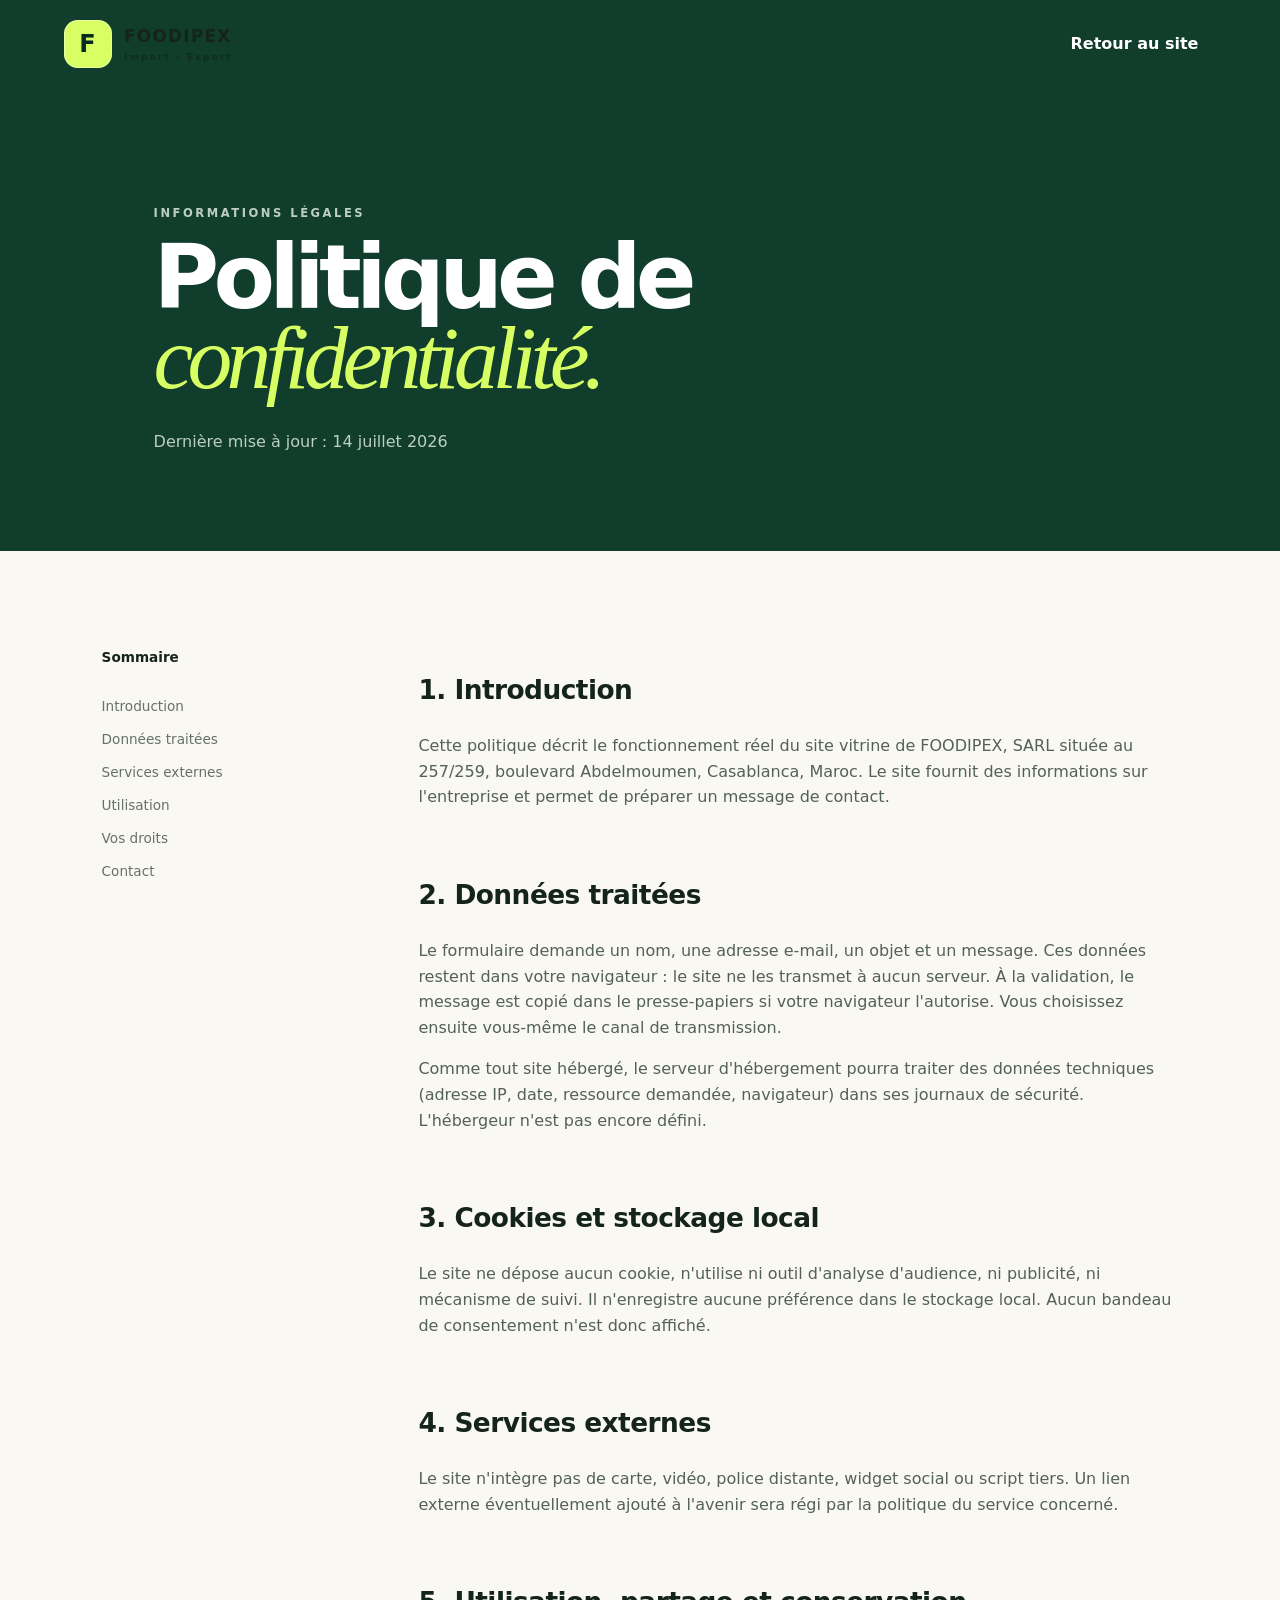
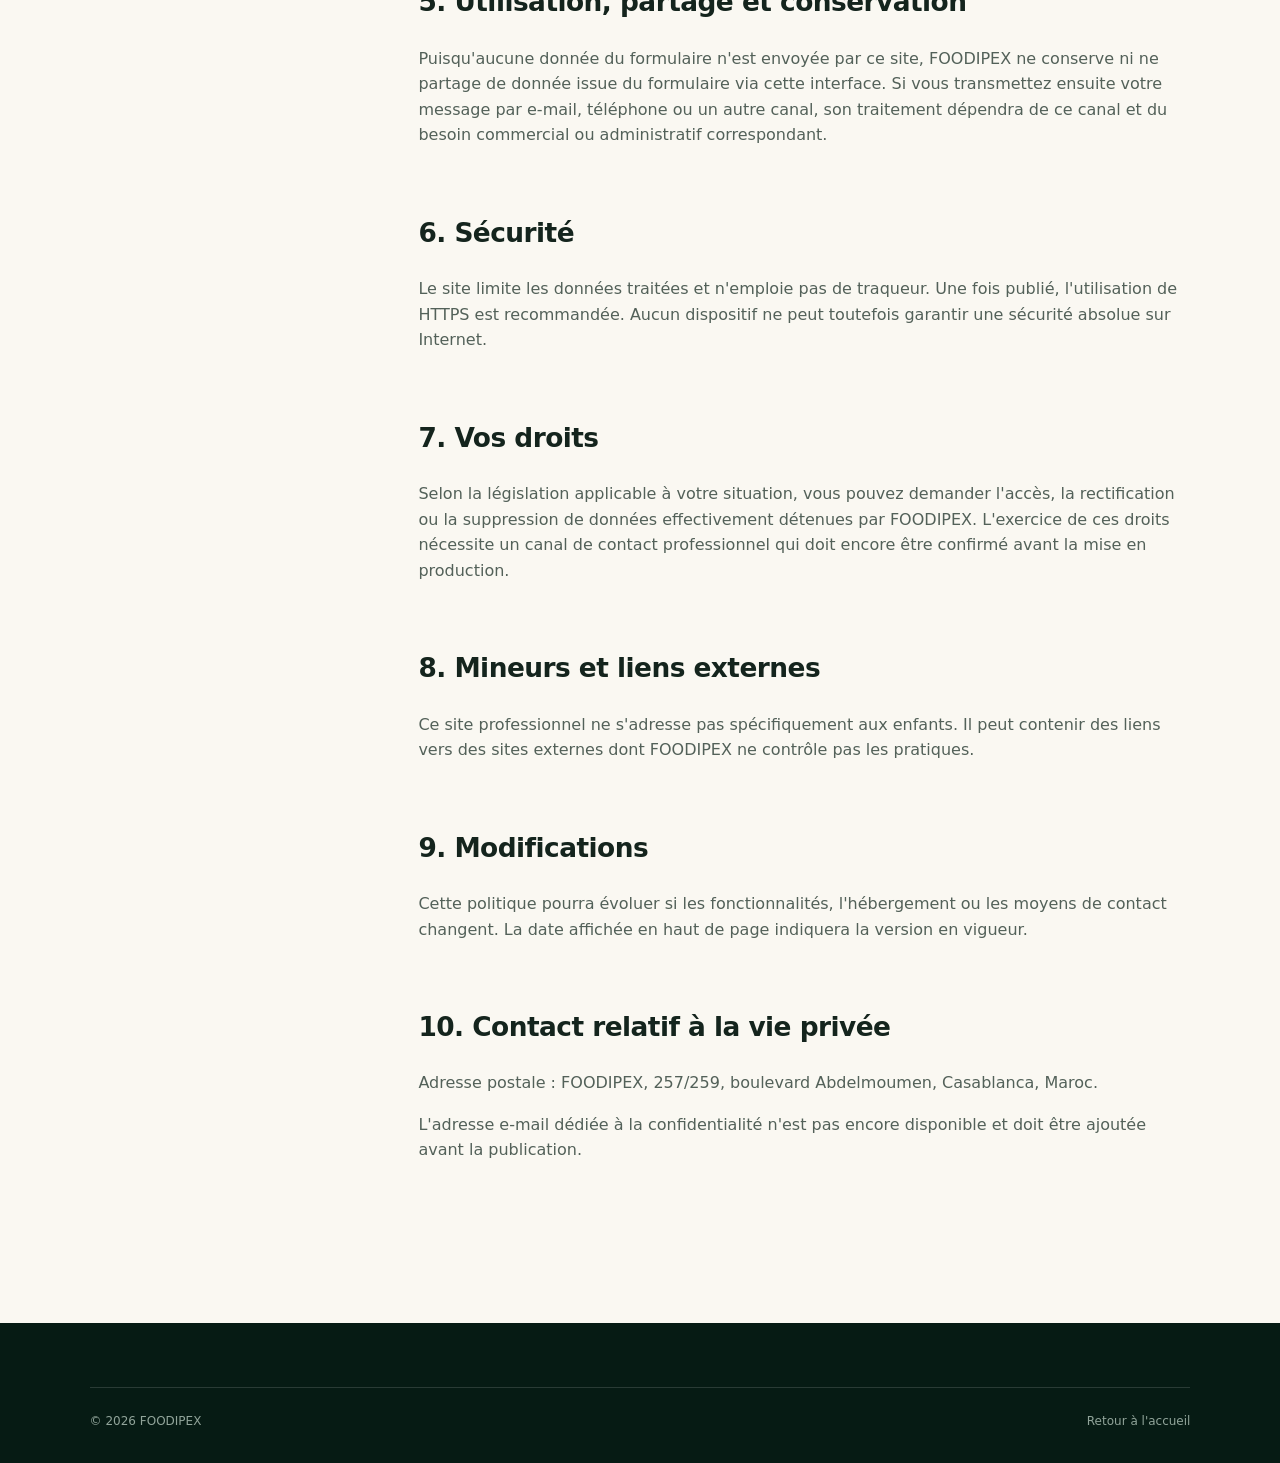
==== privacy-policy.html @ 6f3dd416 "Add files via upload" ====
<!doctype html><html lang="fr"><head><meta charset="utf-8"><meta name="viewport" content="width=device-width,initial-scale=1"><title>Politique de confidentialité | FOODIPEX</title><meta name="description" content="Politique de confidentialité du site vitrine FOODIPEX."><meta name="theme-color" content="#103d2c"><link rel="icon" href="assets/images/favicon.svg" type="image/svg+xml"><link rel="stylesheet" href="assets/css/style.css"><link rel="stylesheet" href="assets/css/animations.css"><link rel="stylesheet" href="assets/css/responsive.css"></head><body class="legal-page"><a class="skip" href="#main">Aller au contenu</a><header class="site-header scrolled"><a class="brand" href="index.html"><span class="brand-mark">F</span><span>FOODIPEX<small>Import · Export</small></span></a><a class="button button-small" href="index.html">Retour au site</a></header><main id="main"><section class="legal-hero"><p class="eyebrow">Informations légales</p><h1>Politique de<br><em>confidentialité.</em></h1><p>Dernière mise à jour : 14 juillet 2026</p></section><div class="legal-layout"><aside><strong>Sommaire</strong><a href="#intro">Introduction</a><a href="#collecte">Données traitées</a><a href="#services">Services externes</a><a href="#usage">Utilisation</a><a href="#droits">Vos droits</a><a href="#contact-privacy">Contact</a></aside><article class="legal-content"><section id="intro"><h2>1. Introduction</h2><p>Cette politique décrit le fonctionnement réel du site vitrine de FOODIPEX, SARL située au 257/259, boulevard Abdelmoumen, Casablanca, Maroc. Le site fournit des informations sur l'entreprise et permet de préparer un message de contact.</p></section><section id="collecte"><h2>2. Données traitées</h2><p>Le formulaire demande un nom, une adresse e-mail, un objet et un message. Ces données restent dans votre navigateur : le site ne les transmet à aucun serveur. À la validation, le message est copié dans le presse-papiers si votre navigateur l'autorise. Vous choisissez ensuite vous-même le canal de transmission.</p><p>Comme tout site hébergé, le serveur d'hébergement pourra traiter des données techniques (adresse IP, date, ressource demandée, navigateur) dans ses journaux de sécurité. L'hébergeur n'est pas encore défini.</p></section><section><h2>3. Cookies et stockage local</h2><p>Le site ne dépose aucun cookie, n'utilise ni outil d'analyse d'audience, ni publicité, ni mécanisme de suivi. Il n'enregistre aucune préférence dans le stockage local. Aucun bandeau de consentement n'est donc affiché.</p></section><section id="services"><h2>4. Services externes</h2><p>Le site n'intègre pas de carte, vidéo, police distante, widget social ou script tiers. Un lien externe éventuellement ajouté à l'avenir sera régi par la politique du service concerné.</p></section><section id="usage"><h2>5. Utilisation, partage et conservation</h2><p>Puisqu'aucune donnée du formulaire n'est envoyée par ce site, FOODIPEX ne conserve ni ne partage de donnée issue du formulaire via cette interface. Si vous transmettez ensuite votre message par e-mail, téléphone ou un autre canal, son traitement dépendra de ce canal et du besoin commercial ou administratif correspondant.</p></section><section><h2>6. Sécurité</h2><p>Le site limite les données traitées et n'emploie pas de traqueur. Une fois publié, l'utilisation de HTTPS est recommandée. Aucun dispositif ne peut toutefois garantir une sécurité absolue sur Internet.</p></section><section id="droits"><h2>7. Vos droits</h2><p>Selon la législation applicable à votre situation, vous pouvez demander l'accès, la rectification ou la suppression de données effectivement détenues par FOODIPEX. L'exercice de ces droits nécessite un canal de contact professionnel qui doit encore être confirmé avant la mise en production.</p></section><section><h2>8. Mineurs et liens externes</h2><p>Ce site professionnel ne s'adresse pas spécifiquement aux enfants. Il peut contenir des liens vers des sites externes dont FOODIPEX ne contrôle pas les pratiques.</p></section><section><h2>9. Modifications</h2><p>Cette politique pourra évoluer si les fonctionnalités, l'hébergement ou les moyens de contact changent. La date affichée en haut de page indiquera la version en vigueur.</p></section><section id="contact-privacy"><h2>10. Contact relatif à la vie privée</h2><p>Adresse postale : FOODIPEX, 257/259, boulevard Abdelmoumen, Casablanca, Maroc.</p><p>L'adresse e-mail dédiée à la confidentialité n'est pas encore disponible et doit être ajoutée avant la publication.</p></section></article></div></main><footer><div class="footer-bottom"><span>© <span data-year></span> FOODIPEX</span><a href="index.html">Retour à l'accueil</a></div></footer><button class="back-top" aria-label="Retour en haut">↑</button><script src="assets/js/main.js" defer></script><script src="assets/js/animations.js" defer></script></body></html>
---- assets/css/style.css ----
:root{--green:#103d2c;--deep:#092a20;--lime:#d7ff63;--cream:#f4f1e8;--white:#fff;--ink:#14241d;--muted:#657169;--line:rgba(16,61,44,.15);--radius:24px;--shadow:0 24px 70px rgba(8,35,26,.13);--section:clamp(5rem,10vw,10rem);--ease:cubic-bezier(.22,1,.36,1)}*{box-sizing:border-box}html{scroll-behavior:smooth}body{margin:0;background:var(--cream);color:var(--ink);font-family:Inter,ui-sans-serif,system-ui,-apple-system,"Segoe UI",sans-serif;line-height:1.6;overflow-x:hidden}body.menu-open{overflow:hidden}::selection{background:var(--lime);color:var(--deep)}a{color:inherit;text-decoration:none}button,input,textarea{font:inherit}button{cursor:pointer}.skip{position:fixed;left:1rem;top:-5rem;z-index:999;background:var(--lime);padding:.8rem 1rem}.skip:focus{top:1rem}.sr-only{position:absolute;width:1px;height:1px;overflow:hidden;clip:rect(0,0,0,0)}.loader{position:fixed;inset:0;z-index:1000;background:var(--deep);display:grid;place-items:center;transition:transform .9s var(--ease)}.loader.done{transform:translateY(-105%)}.brand-mark{width:48px;height:48px;border-radius:14px;background:var(--lime);color:var(--deep);display:grid;place-items:center;font-weight:900;font-size:1.5rem;box-shadow:inset 0 0 0 1px rgba(255,255,255,.4)}.site-header{position:fixed;z-index:100;top:0;left:0;width:100%;padding:1.25rem clamp(1.25rem,5vw,5rem);display:flex;justify-content:space-between;align-items:center;transition:.4s}.site-header.scrolled{padding-top:.7rem;padding-bottom:.7rem;background:rgba(244,241,232,.88);backdrop-filter:blur(18px);box-shadow:0 1px 0 var(--line)}.brand{display:flex;align-items:center;gap:.75rem;font-size:1.05rem;font-weight:900;letter-spacing:.08em}.brand small{display:block;font-size:.56rem;letter-spacing:.24em;font-weight:600;opacity:.7}.site-header nav{display:flex;gap:clamp(1.2rem,3vw,2.6rem);align-items:center}.site-header nav>a:not(.button){font-size:.85rem;font-weight:650;position:relative}.site-header nav>a:not(.button):after{content:"";position:absolute;left:0;bottom:-.45rem;width:100%;height:2px;background:var(--green);transform:scaleX(0);transform-origin:right;transition:transform .35s var(--ease)}.site-header nav>a:hover:after,.site-header nav>a:focus-visible:after{transform:scaleX(1);transform-origin:left}.button{display:inline-flex;align-items:center;justify-content:center;gap:1rem;border:0;border-radius:999px;background:var(--lime);color:var(--deep);padding:1rem 1.4rem;font-weight:800;transition:transform .3s,box-shadow .3s}.button:hover{transform:translateY(-3px);box-shadow:0 12px 30px rgba(215,255,99,.25)}.button-small{padding:.7rem 1.1rem;background:var(--green);color:white}.menu-toggle{display:none;border:0;background:none;width:48px;height:48px;padding:12px}.menu-toggle span:not(.sr-only){display:block;height:2px;background:var(--ink);margin:5px;transition:.3s}.hero{min-height:100svh;padding:clamp(8rem,14vw,12rem) clamp(1.25rem,7vw,8rem) 5rem;position:relative;display:grid;grid-template-columns:1.1fr .9fr;align-items:center;background:radial-gradient(circle at 73% 25%,#dfeab9 0,transparent 32%),var(--cream);overflow:hidden}.hero-copy{position:relative;z-index:2;max-width:780px}.eyebrow{text-transform:uppercase;letter-spacing:.22em;font-size:.72rem;font-weight:800;color:#587062}.hero h1,.legal-hero h1,.error-page h1{font-size:clamp(3.4rem,7.3vw,8.2rem);line-height:.89;letter-spacing:-.065em;margin:1rem 0 2rem;font-weight:750}.hero h1 em,h2 em,.legal-hero em,.error-page em{font-family:Georgia,serif;font-weight:400;color:var(--green)}.hero-text{font-size:clamp(1rem,1.4vw,1.28rem);max-width:620px;color:var(--muted)}.hero-actions{display:flex;align-items:center;gap:2rem;margin:2.5rem 0 3.5rem}.text-link{font-weight:800;border-bottom:1px solid;padding-bottom:.3rem}.text-link span{margin-left:.5rem}.trust-row{display:flex;gap:clamp(1.5rem,4vw,4rem);font-size:.72rem;color:var(--muted)}.trust-row b{display:block;color:var(--ink);font-size:1rem}.hero-visual{position:relative;min-height:550px}.globe{width:min(39vw,520px);aspect-ratio:1;border-radius:50%;position:absolute;top:50%;left:50%;transform:translate(-47%,-50%);background:var(--green);box-shadow:inset -40px -30px 100px #041b14,0 50px 100px rgba(8,35,26,.22);overflow:hidden}.globe:after,.globe:before,.globe i{content:"";position:absolute;border:1px solid rgba(215,255,99,.22);border-radius:50%}.globe:before{inset:5% 30%}.globe:after{inset:30% 5%}.globe i:nth-child(1){inset:10%}.globe i:nth-child(2){width:130%;height:30%;left:-15%;top:35%}.globe i:nth-child(3){height:130%;width:30%;top:-15%;left:35%}.route{position:absolute;border:2px dashed var(--lime);border-left-color:transparent;border-bottom-color:transparent;border-radius:50%}.route-a{inset:20% 15%;transform:rotate(25deg)}.route-b{inset:10% 30%;transform:rotate(-55deg)}.node{position:absolute;width:13px;height:13px;border:3px solid var(--green);border-radius:50%;background:var(--lime);box-shadow:0 0 0 8px rgba(215,255,99,.14)}.n1{top:24%;left:27%}.n2{top:60%;right:18%}.n3{bottom:20%;left:35%}.floating-card{position:absolute;background:rgba(255,255,255,.8);backdrop-filter:blur(16px);border:1px solid white;border-radius:18px;padding:1rem 1.2rem;min-width:170px;font-weight:800;box-shadow:var(--shadow);display:flex;justify-content:space-between}.fc-one{top:18%;left:-2%}.fc-two{bottom:18%;right:-2%}.fc-two span{color:#51a46f}.scroll-cue{position:absolute;left:clamp(1.25rem,7vw,8rem);bottom:1.4rem;text-transform:uppercase;font-size:.6rem;letter-spacing:.2em;display:flex;align-items:center;gap:.8rem}.scroll-cue span{height:44px;width:1px;background:var(--green)}.section{padding:var(--section) clamp(1.25rem,7vw,8rem)}.section-label{font-size:.7rem;letter-spacing:.18em;text-transform:uppercase;padding-bottom:1rem;border-bottom:1px solid var(--line);margin-bottom:clamp(3rem,6vw,6rem)}.intro-grid{display:grid;grid-template-columns:1fr 1fr;gap:8vw}.section h2{font-size:clamp(2.6rem,5.2vw,6rem);line-height:1;letter-spacing:-.055em;margin:.7rem 0 2rem}.intro-copy{padding-top:3rem;font-size:1.16rem;color:var(--muted);max-width:580px}.intro-copy .text-link{display:inline-block;color:var(--ink);font-size:.9rem;margin-top:1.5rem}.statement{margin-top:8rem;border-radius:var(--radius);background:var(--green);color:white;padding:clamp(2rem,5vw,5rem);display:grid;grid-template-columns:auto 1fr;gap:4vw;align-items:center}.statement span{font-size:clamp(5rem,12vw,12rem);font-weight:900;line-height:.7;color:var(--lime)}.statement p{font-family:Georgia,serif;font-size:clamp(1.7rem,3vw,3.2rem);line-height:1.25;max-width:900px}.dark{background:var(--deep);color:white}.dark .section-label{border-color:rgba(255,255,255,.15)}.dark .eyebrow{color:#a7b7ad}.dark h2 em{color:var(--lime)}.section-heading{max-width:900px}.activity-grid{display:grid;grid-template-columns:repeat(3,1fr);gap:1rem;margin-top:5rem}.activity-card{position:relative;min-height:420px;padding:2rem;border:1px solid rgba(255,255,255,.13);border-radius:var(--radius);display:flex;flex-direction:column;transition:border-color .3s,background .3s;transform-style:preserve-3d}.activity-card:hover{border-color:var(--lime);background:rgba(255,255,255,.04)}.activity-card h3{font-size:1.7rem;margin-top:auto;margin-bottom:.5rem}.activity-card p{color:#a9b9b0}.activity-card a{font-weight:750;margin-top:1rem}.card-number{font-size:.7rem;opacity:.6}.line-icon{font-size:3rem;color:var(--lime);margin-top:2rem}.accent-card{background:var(--lime);color:var(--deep)}.accent-card p{color:#496150}.accent-card .line-icon{color:var(--green)}.process-layout{display:grid;grid-template-columns:1fr 1fr;gap:9vw}.sticky-copy{align-self:start;position:sticky;top:8rem}.sticky-copy>p:last-child{color:var(--muted);max-width:480px}.steps{list-style:none;padding:0;margin:0}.steps li{display:grid;grid-template-columns:70px 1fr;gap:1rem;padding:2.5rem 0;border-top:1px solid var(--line)}.steps li>span{font-weight:800;color:var(--green)}.steps h3{font-size:1.45rem;margin:0 0 .5rem}.steps p{margin:0;color:var(--muted)}.identity{padding-top:2rem}.identity-panel{background:#e4e9d7;border-radius:clamp(25px,4vw,50px);padding:clamp(2rem,6vw,6rem);display:grid;grid-template-columns:1fr 1fr;gap:6vw}.identity-panel dl{margin:0}.identity-panel dl div{display:grid;grid-template-columns:1fr 1.5fr;padding:1.2rem 0;border-bottom:1px solid rgba(16,61,44,.16)}.identity-panel dt{font-size:.75rem;text-transform:uppercase;letter-spacing:.08em;color:var(--muted)}.identity-panel dd{margin:0;font-weight:750}.faq-layout{display:grid;grid-template-columns:.8fr 1.2fr;gap:8vw}.accordion article{border-top:1px solid var(--line)}.accordion button{width:100%;padding:1.5rem 0;border:0;background:none;display:flex;justify-content:space-between;text-align:left;font-weight:750;font-size:1.05rem}.accordion button i{font-style:normal;font-size:1.4rem;transition:transform .3s}.accordion button[aria-expanded=true] i{transform:rotate(45deg)}.answer{display:grid;grid-template-rows:0fr;transition:grid-template-rows .4s var(--ease)}.answer p{overflow:hidden;margin:0;color:var(--muted)}.accordion button[aria-expanded=true]+.answer{grid-template-rows:1fr}.accordion button[aria-expanded=true]+.answer p{margin-bottom:1.5rem}.contact{position:relative;background:var(--green);color:white;display:grid;grid-template-columns:.9fr 1.1fr;gap:8vw;overflow:hidden}.contact>*{position:relative}.contact .eyebrow{color:#bdd0c4}.contact h2 em{color:var(--lime)}.contact-copy>p:not(.eyebrow){color:#c0d0c6;max-width:520px}.contact address{font-style:normal;margin-top:3rem;color:var(--lime)}.contact form{display:grid;grid-template-columns:1fr 1fr;gap:1.2rem}.field{display:flex;flex-direction:column}.full{grid-column:1/-1}.field label{font-size:.72rem;text-transform:uppercase;letter-spacing:.09em;margin-bottom:.5rem}.field input,.field textarea{width:100%;color:white;background:rgba(255,255,255,.06);border:1px solid rgba(255,255,255,.28);border-radius:12px;padding:.9rem;outline:none}.field input:focus,.field textarea:focus{border-color:var(--lime);box-shadow:0 0 0 3px rgba(215,255,99,.15)}.field.invalid input,.field.invalid textarea{border-color:#ff9188}.field small{color:#ffb0aa;min-height:1.1rem;font-size:.75rem}.consent{display:flex;gap:.7rem;align-items:flex-start;font-size:.85rem}.consent input{margin-top:.3rem;accent-color:var(--lime)}.consent a{text-decoration:underline;color:var(--lime)}.form-status{min-height:1.5rem;margin:0;color:var(--lime)}footer{background:#061b14;color:white;padding:4rem clamp(1.25rem,7vw,8rem) 2rem}.footer-main{display:grid;grid-template-columns:1.5fr 1.5fr 1fr 1fr;gap:3rem;padding-bottom:4rem}.footer-main>p{color:#91a49a}.footer-main h3{font-size:.75rem;text-transform:uppercase;letter-spacing:.12em;color:var(--lime)}.footer-main div a{display:block;color:#b9c5be;margin:.5rem 0}.footer-bottom{border-top:1px solid rgba(255,255,255,.14);padding-top:1.5rem;display:flex;justify-content:space-between;font-size:.75rem;color:#91a49a}.back-top{position:fixed;z-index:50;right:1.2rem;bottom:1.2rem;width:48px;height:48px;border:0;border-radius:50%;background:var(--lime);color:var(--deep);font-size:1.2rem;opacity:0;transform:translateY(20px);transition:.3s}.back-top.visible{opacity:1;transform:none}.legal-page{background:#faf8f2}.legal-hero{padding:12rem clamp(1.25rem,12vw,14rem) 5rem;background:var(--green);color:white}.legal-hero h1{font-size:clamp(3rem,7vw,7rem)}.legal-hero h1 em{color:var(--lime)}.legal-hero .eyebrow,.legal-hero>p:last-child{color:#bdcec4}.legal-layout{display:grid;grid-template-columns:240px minmax(0,760px);justify-content:center;gap:6vw;padding:6rem 1.25rem}.legal-layout aside{position:sticky;top:7rem;align-self:start;display:flex;flex-direction:column;gap:.7rem;font-size:.85rem}.legal-layout aside strong{margin-bottom:1rem}.legal-layout aside a{color:var(--muted)}.legal-content section{scroll-margin-top:7rem;margin-bottom:4rem}.legal-content h2{font-size:1.65rem;letter-spacing:-.02em}.legal-content p{color:#536159}.error-page{min-height:100vh;background:var(--deep);color:white;display:grid;place-items:center;text-align:center;padding:2rem}.error-page main{max-width:900px}.error-page .brand-mark{margin:auto}.error-page h1 em{color:var(--lime)}:focus-visible{outline:3px solid #ef9f3a;outline-offset:4px}
---- assets/css/animations.css ----
.reveal{opacity:0;transform:translateY(35px);transition:opacity .85s var(--ease),transform .85s var(--ease)}.reveal.is-visible{opacity:1;transform:none}.title-reveal{animation:titleIn 1.15s .25s var(--ease) both}.orb{position:absolute;border-radius:50%;filter:blur(2px);opacity:.6;animation:drift 8s ease-in-out infinite}.orb-one{width:90px;height:90px;background:var(--lime);right:5%;top:13%}.orb-two{width:30px;height:30px;background:var(--green);left:49%;bottom:15%;animation-delay:-3s}.globe{animation:globeIn 1.3s .25s var(--ease) both}.floating-card{animation:float 5s ease-in-out infinite}.fc-two{animation-delay:-2s}.node{animation:pulse 2.5s ease-out infinite}.scroll-cue span{animation:scrollLine 2s ease-in-out infinite}@keyframes titleIn{from{opacity:0;transform:translateY(45px);clip-path:inset(0 0 100%)}to{opacity:1;transform:none;clip-path:inset(0)}}@keyframes globeIn{from{opacity:0;transform:translate(-47%,-45%) scale(.75)}to{opacity:1;transform:translate(-47%,-50%) scale(1)}}@keyframes float{50%{transform:translateY(-14px) rotate(1deg)}}@keyframes drift{50%{transform:translate(20px,-18px)}}@keyframes pulse{70%{box-shadow:0 0 0 18px rgba(215,255,99,0)}}@keyframes scrollLine{0%,100%{transform:scaleY(.3);transform-origin:top}50%{transform:scaleY(1)}}@media(prefers-reduced-motion:reduce){html{scroll-behavior:auto}*,*:before,*:after{animation-duration:.01ms!important;animation-iteration-count:1!important;transition-duration:.01ms!important}.reveal{opacity:1;transform:none}}
---- assets/css/responsive.css ----
@media(max-width:900px){.site-header nav{position:fixed;inset:0;background:var(--cream);display:flex;flex-direction:column;justify-content:center;align-items:center;font-size:1.5rem;transform:translateX(105%);transition:transform .55s var(--ease)}.site-header nav.open{transform:none}.site-header nav>a:not(.button){font-size:1.35rem}.menu-toggle{display:block;position:relative;z-index:2}.menu-toggle[aria-expanded=true] span:nth-child(1){transform:translateY(7px) rotate(45deg)}.menu-toggle[aria-expanded=true] span:nth-child(2){opacity:0}.menu-toggle[aria-expanded=true] span:nth-child(3){transform:translateY(-7px) rotate(-45deg)}.hero{grid-template-columns:1fr;padding-top:9rem}.hero-visual{position:absolute;right:-25%;top:18%;opacity:.22;width:80%;min-height:500px}.globe{width:70vw}.hero-copy{max-width:680px}.activity-grid{grid-template-columns:1fr}.activity-card{min-height:320px}.process-layout,.faq-layout,.contact,.identity-panel{grid-template-columns:1fr}.sticky-copy{position:static}.footer-main{grid-template-columns:1fr 1fr}.legal-layout{grid-template-columns:1fr}.legal-layout aside{position:static;display:none}}
@media(max-width:600px){.site-header{padding:1rem 1.1rem}.brand-mark{width:42px;height:42px}.hero{min-height:auto;padding-bottom:7rem}.hero h1{font-size:clamp(3.1rem,16vw,5rem)}.hero-actions{align-items:flex-start;flex-direction:column;gap:1.2rem}.trust-row{display:grid;grid-template-columns:1fr 1fr}.scroll-cue{display:none}.intro-grid{grid-template-columns:1fr;gap:1rem}.intro-copy{padding-top:0}.statement{margin-top:4rem;grid-template-columns:1fr}.statement span{font-size:6rem}.activity-grid{margin-top:3rem}.identity-panel dl div{grid-template-columns:1fr;gap:.3rem}.contact form{grid-template-columns:1fr}.field{grid-column:1/-1}.footer-main{grid-template-columns:1fr}.footer-bottom{gap:1rem;flex-direction:column}.legal-hero{padding-top:9rem}.legal-content section{margin-bottom:3rem}}
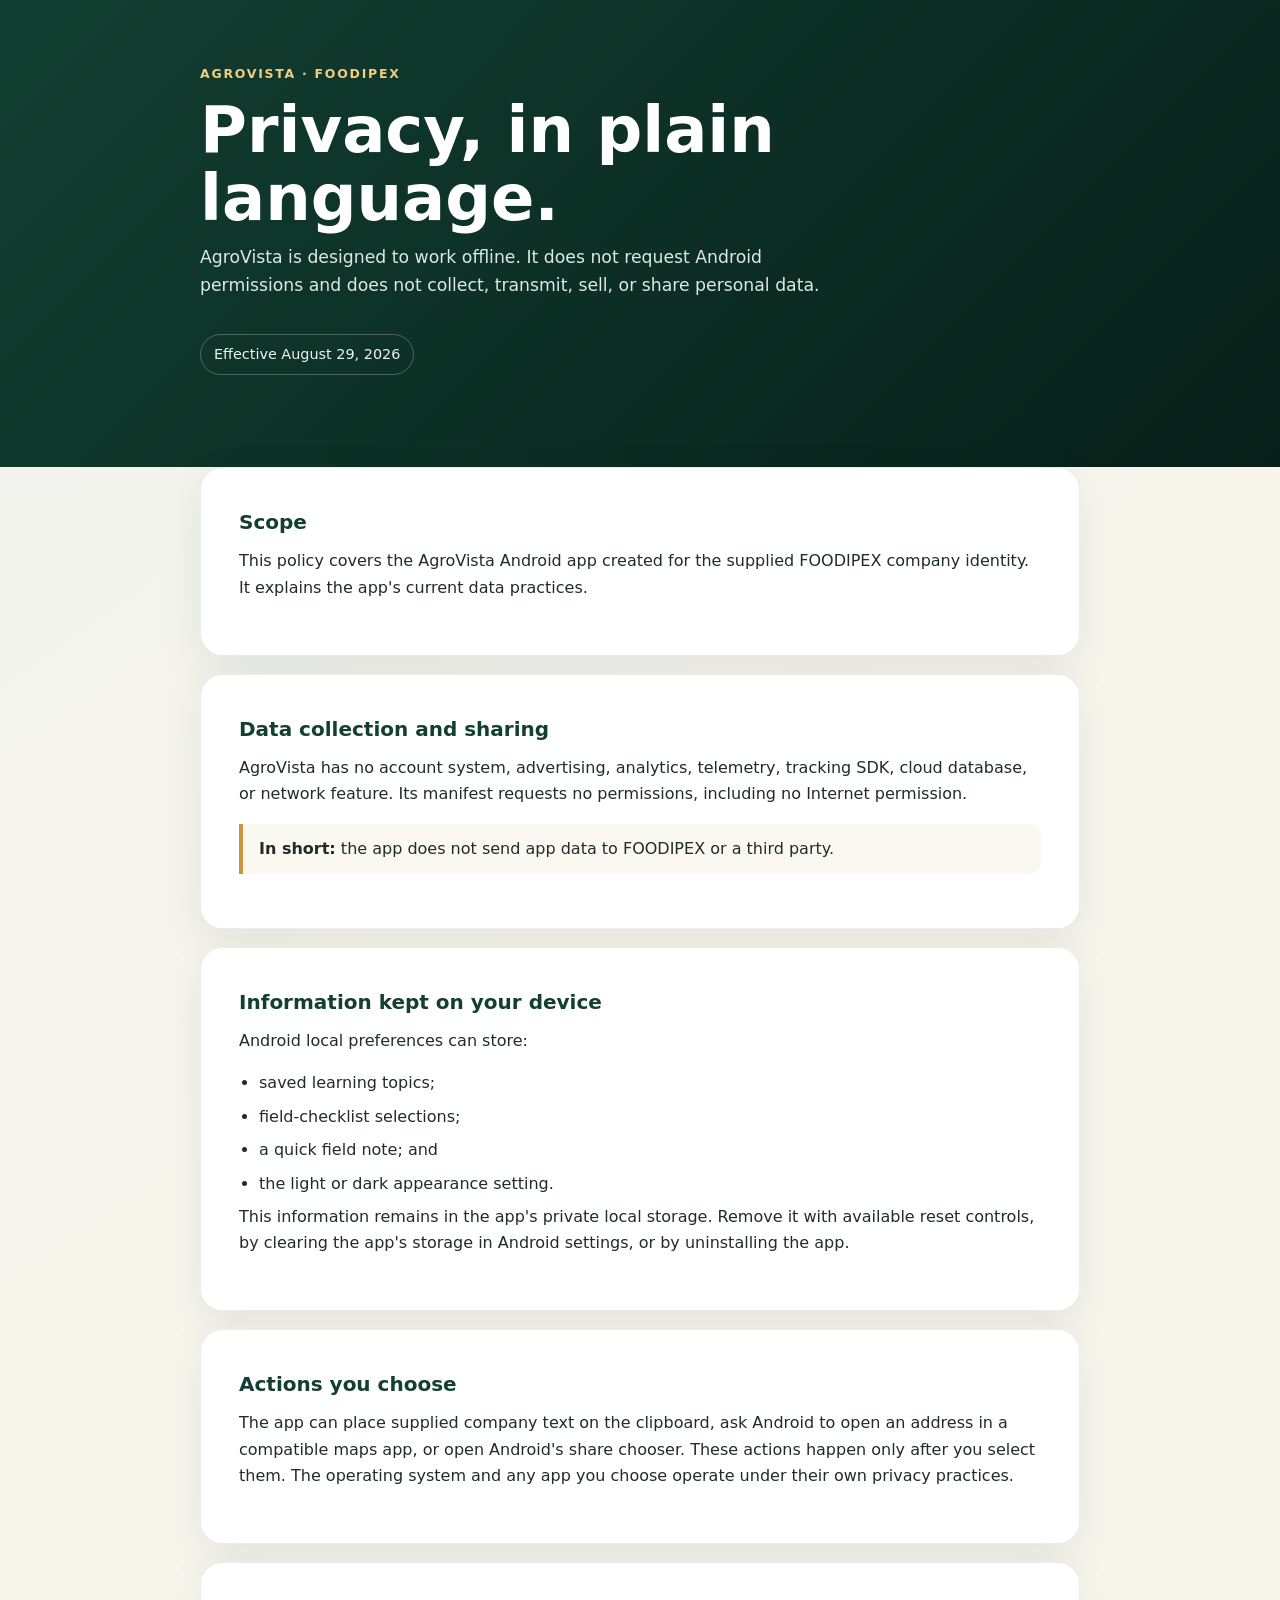
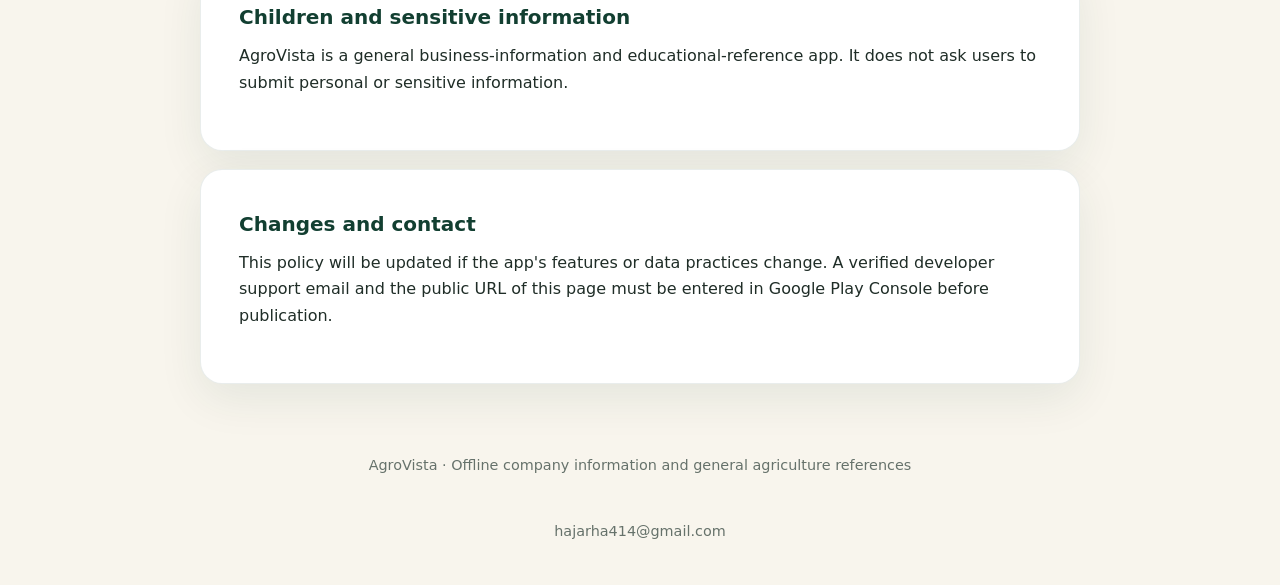
==== commit 02822c46: "Update privacy-policy.html" ====
--- a/privacy-policy.html
+++ b/privacy-policy.html
@@ -1 +1,27 @@
-<!doctype html><html lang="fr"><head><meta charset="utf-8"><meta name="viewport" content="width=device-width,initial-scale=1"><title>Politique de confidentialité | FOODIPEX</title><meta name="description" content="Politique de confidentialité du site vitrine FOODIPEX."><meta name="theme-color" content="#103d2c"><link rel="icon" href="assets/images/favicon.svg" type="image/svg+xml"><link rel="stylesheet" href="assets/css/style.css"><link rel="stylesheet" href="assets/css/animations.css"><link rel="stylesheet" href="assets/css/responsive.css"></head><body class="legal-page"><a class="skip" href="#main">Aller au contenu</a><header class="site-header scrolled"><a class="brand" href="index.html"><span class="brand-mark">F</span><span>FOODIPEX<small>Import · Export</small></span></a><a class="button button-small" href="index.html">Retour au site</a></header><main id="main"><section class="legal-hero"><p class="eyebrow">Informations légales</p><h1>Politique de<br><em>confidentialité.</em></h1><p>Dernière mise à jour : 14 juillet 2026</p></section><div class="legal-layout"><aside><strong>Sommaire</strong><a href="#intro">Introduction</a><a href="#collecte">Données traitées</a><a href="#services">Services externes</a><a href="#usage">Utilisation</a><a href="#droits">Vos droits</a><a href="#contact-privacy">Contact</a></aside><article class="legal-content"><section id="intro"><h2>1. Introduction</h2><p>Cette politique décrit le fonctionnement réel du site vitrine de FOODIPEX, SARL située au 257/259, boulevard Abdelmoumen, Casablanca, Maroc. Le site fournit des informations sur l'entreprise et permet de préparer un message de contact.</p></section><section id="collecte"><h2>2. Données traitées</h2><p>Le formulaire demande un nom, une adresse e-mail, un objet et un message. Ces données restent dans votre navigateur : le site ne les transmet à aucun serveur. À la validation, le message est copié dans le presse-papiers si votre navigateur l'autorise. Vous choisissez ensuite vous-même le canal de transmission.</p><p>Comme tout site hébergé, le serveur d'hébergement pourra traiter des données techniques (adresse IP, date, ressource demandée, navigateur) dans ses journaux de sécurité. L'hébergeur n'est pas encore défini.</p></section><section><h2>3. Cookies et stockage local</h2><p>Le site ne dépose aucun cookie, n'utilise ni outil d'analyse d'audience, ni publicité, ni mécanisme de suivi. Il n'enregistre aucune préférence dans le stockage local. Aucun bandeau de consentement n'est donc affiché.</p></section><section id="services"><h2>4. Services externes</h2><p>Le site n'intègre pas de carte, vidéo, police distante, widget social ou script tiers. Un lien externe éventuellement ajouté à l'avenir sera régi par la politique du service concerné.</p></section><section id="usage"><h2>5. Utilisation, partage et conservation</h2><p>Puisqu'aucune donnée du formulaire n'est envoyée par ce site, FOODIPEX ne conserve ni ne partage de donnée issue du formulaire via cette interface. Si vous transmettez ensuite votre message par e-mail, téléphone ou un autre canal, son traitement dépendra de ce canal et du besoin commercial ou administratif correspondant.</p></section><section><h2>6. Sécurité</h2><p>Le site limite les données traitées et n'emploie pas de traqueur. Une fois publié, l'utilisation de HTTPS est recommandée. Aucun dispositif ne peut toutefois garantir une sécurité absolue sur Internet.</p></section><section id="droits"><h2>7. Vos droits</h2><p>Selon la législation applicable à votre situation, vous pouvez demander l'accès, la rectification ou la suppression de données effectivement détenues par FOODIPEX. L'exercice de ces droits nécessite un canal de contact professionnel qui doit encore être confirmé avant la mise en production.</p></section><section><h2>8. Mineurs et liens externes</h2><p>Ce site professionnel ne s'adresse pas spécifiquement aux enfants. Il peut contenir des liens vers des sites externes dont FOODIPEX ne contrôle pas les pratiques.</p></section><section><h2>9. Modifications</h2><p>Cette politique pourra évoluer si les fonctionnalités, l'hébergement ou les moyens de contact changent. La date affichée en haut de page indiquera la version en vigueur.</p></section><section id="contact-privacy"><h2>10. Contact relatif à la vie privée</h2><p>Adresse postale : FOODIPEX, 257/259, boulevard Abdelmoumen, Casablanca, Maroc.</p><p>L'adresse e-mail dédiée à la confidentialité n'est pas encore disponible et doit être ajoutée avant la publication.</p></section></article></div></main><footer><div class="footer-bottom"><span>© <span data-year></span> FOODIPEX</span><a href="index.html">Retour à l'accueil</a></div></footer><button class="back-top" aria-label="Retour en haut">↑</button><script src="assets/js/main.js" defer></script><script src="assets/js/animations.js" defer></script></body></html>
+<!doctype html>
+<html lang="en">
+<head>
+  <meta charset="utf-8">
+  <meta name="viewport" content="width=device-width,initial-scale=1">
+  <meta name="color-scheme" content="light dark">
+  <meta name="description" content="Privacy policy for the AgroVista Android app.">
+  <title>AgroVista Privacy Policy</title>
+  <style>
+    :root{--green:#123f31;--green2:#255b43;--gold:#c9973b;--cream:#f8f5ed;--ink:#1f2d27;--muted:#66726b;--card:#fff}*{box-sizing:border-box}html{scroll-behavior:smooth}body{margin:0;background:linear-gradient(145deg,#eef3ec,var(--cream) 42%);color:var(--ink);font:16px/1.65 system-ui,-apple-system,"Segoe UI",sans-serif}.hero{background:linear-gradient(135deg,var(--green),#071f18);color:#fff;padding:64px 20px 92px}.wrap{width:min(880px,calc(100% - 40px));margin:auto}.eyebrow{color:#f1cd7d;font-size:.78rem;font-weight:800;letter-spacing:.14em;text-transform:uppercase}h1{margin:.2em 0 .15em;font-size:clamp(2.2rem,7vw,4rem);line-height:1.06}h2{color:var(--green);font-size:1.25rem;margin:0 0 .55rem}.lead{max-width:650px;color:#dce9e3;font-size:1.08rem}.meta{display:inline-block;margin-top:18px;padding:8px 13px;border:1px solid #ffffff40;border-radius:999px;color:#ecf3ef;font-size:.9rem}main{margin-top:-54px;padding-bottom:52px}.card{background:var(--card);border:1px solid #123f3117;border-radius:22px;box-shadow:0 15px 45px #123f3115;margin:0 0 18px;padding:clamp(22px,5vw,38px)}p{margin:.4rem 0 1rem}ul{padding-left:1.25rem;margin-bottom:0}li+li{margin-top:.45rem}.note{border-left:4px solid var(--gold);padding:12px 16px;background:#c9973b12;border-radius:0 12px 12px 0}footer{text-align:center;color:var(--muted);padding:0 20px 42px;font-size:.9rem}@media(prefers-color-scheme:dark){:root{--cream:#111814;--ink:#edf4f0;--muted:#b7c5be;--card:#1b2822}body{background:linear-gradient(145deg,#17231e,var(--cream) 42%)}h2{color:#e0b85f}.card{border-color:#ffffff12;box-shadow:0 15px 45px #0004}.note{background:#c9973b1c}}a{color:inherit}
+  </style>
+</head>
+<body>
+  <header class="hero"><div class="wrap"><div class="eyebrow">AgroVista · FOODIPEX</div><h1>Privacy, in plain language.</h1><p class="lead">AgroVista is designed to work offline. It does not request Android permissions and does not collect, transmit, sell, or share personal data.</p><div class="meta">Effective August 29, 2026</div></div></header>
+  <main class="wrap">
+    <section class="card"><h2>Scope</h2><p>This policy covers the AgroVista Android app created for the supplied FOODIPEX company identity. It explains the app's current data practices.</p></section>
+    <section class="card"><h2>Data collection and sharing</h2><p>AgroVista has no account system, advertising, analytics, telemetry, tracking SDK, cloud database, or network feature. Its manifest requests no permissions, including no Internet permission.</p><p class="note"><strong>In short:</strong> the app does not send app data to FOODIPEX or a third party.</p></section>
+    <section class="card"><h2>Information kept on your device</h2><p>Android local preferences can store:</p><ul><li>saved learning topics;</li><li>field-checklist selections;</li><li>a quick field note; and</li><li>the light or dark appearance setting.</li></ul><p>This information remains in the app's private local storage. Remove it with available reset controls, by clearing the app's storage in Android settings, or by uninstalling the app.</p></section>
+    <section class="card"><h2>Actions you choose</h2><p>The app can place supplied company text on the clipboard, ask Android to open an address in a compatible maps app, or open Android's share chooser. These actions happen only after you select them. The operating system and any app you choose operate under their own privacy practices.</p></section>
+    <section class="card"><h2>Children and sensitive information</h2><p>AgroVista is a general business-information and educational-reference app. It does not ask users to submit personal or sensitive information.</p></section>
+    <section class="card"><h2>Changes and contact</h2><p>This policy will be updated if the app's features or data practices change. A verified developer support email and the public URL of this page must be entered in Google Play Console before publication.</p></section>
+  </main>
+  <footer>AgroVista · Offline company information and general agriculture references</footer>
+    <footer>hajarha414@gmail.com</footer>
+
+</body>
+</html>
